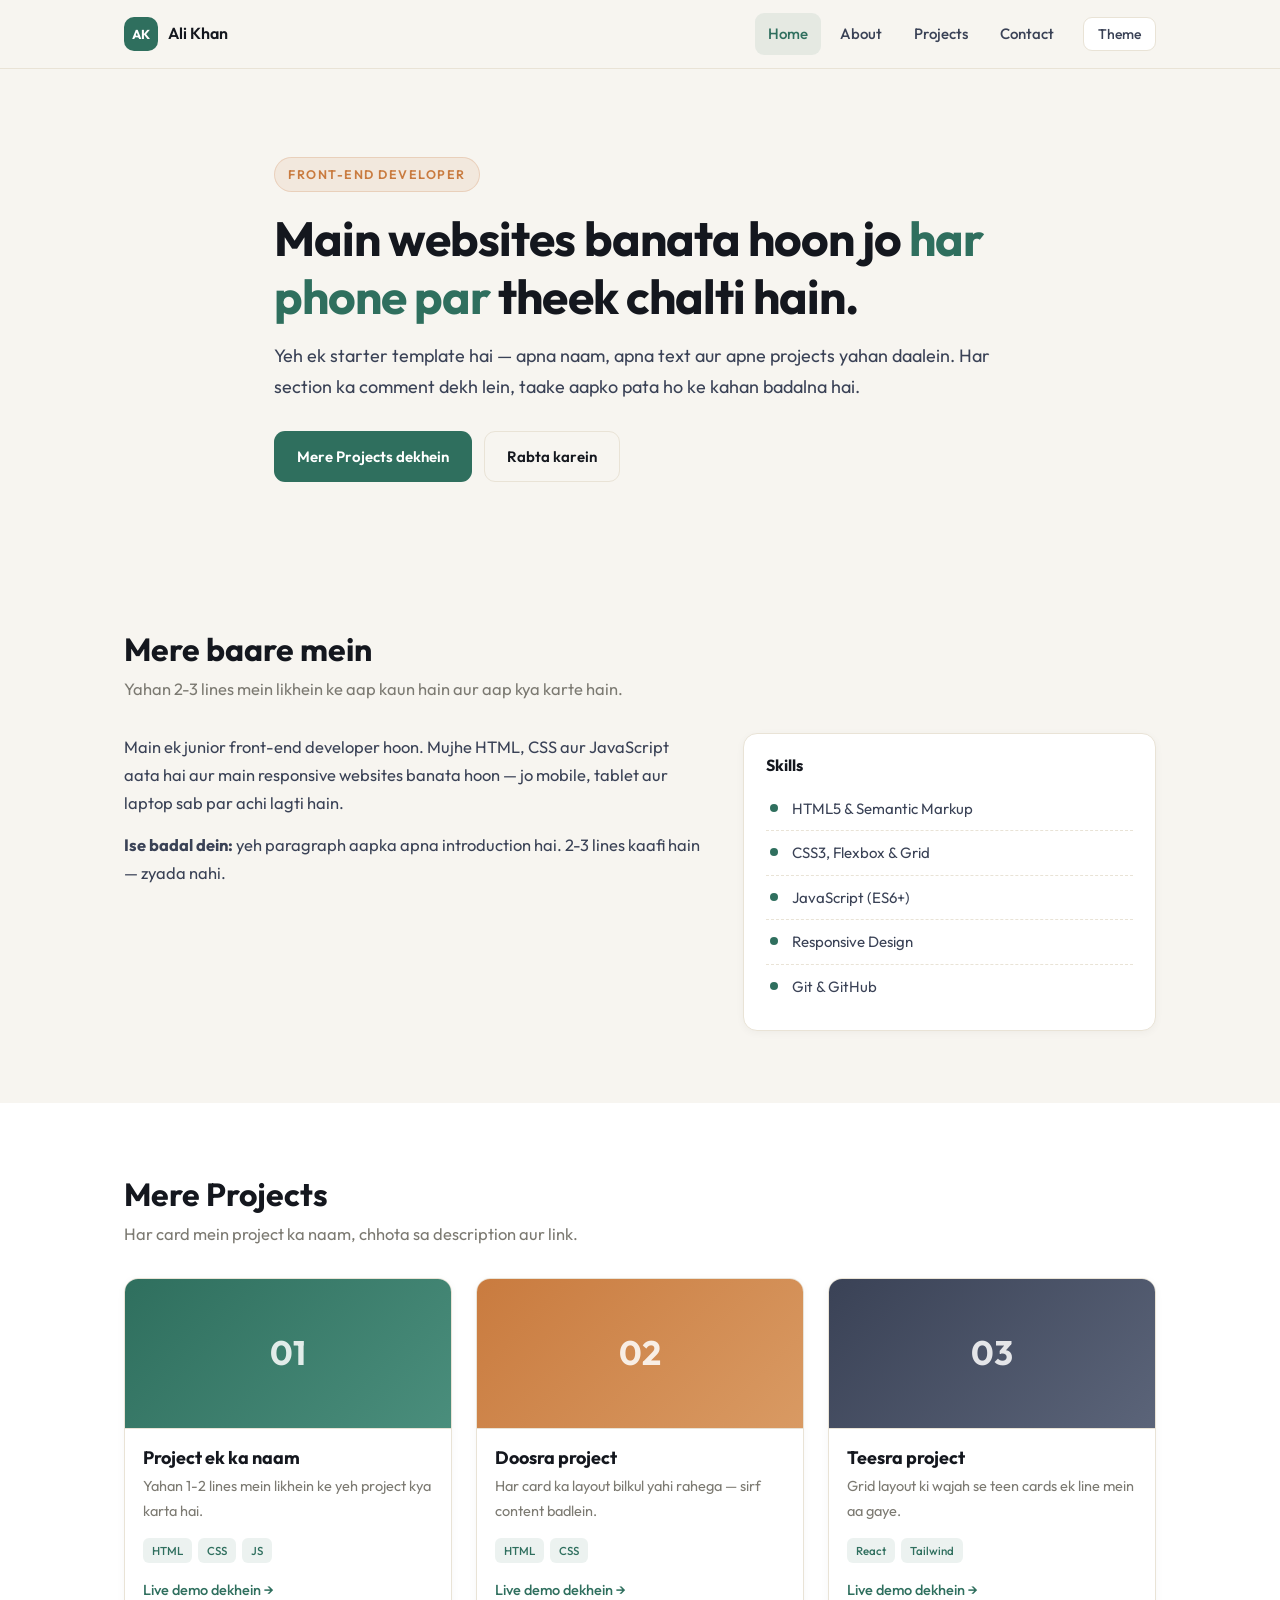
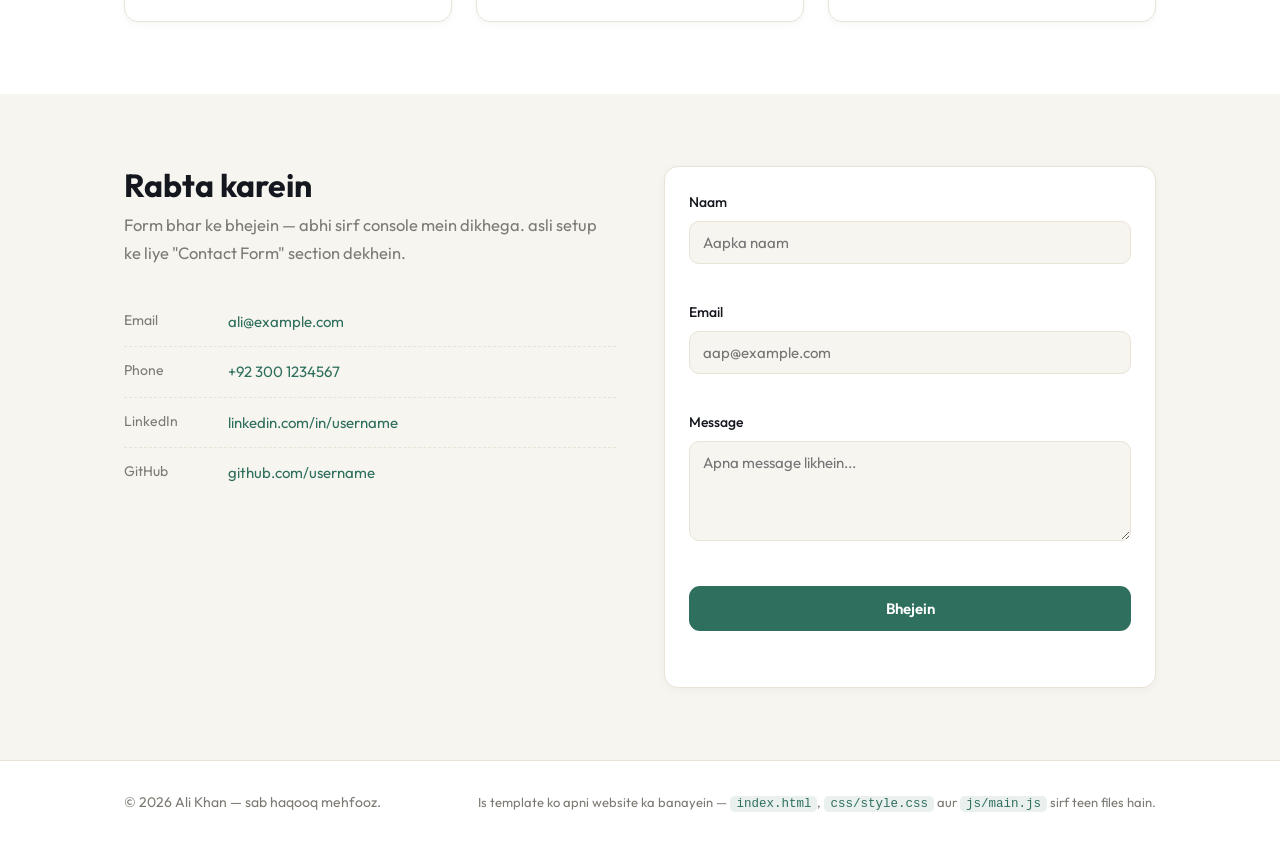
==== index.html @ f058eb17 "Pehli website: portfolio starter" ====
<!DOCTYPE html>
<html lang="ur" dir="ltr">
<head>
  <meta charset="UTF-8">
  <meta name="viewport" content="width=device-width, initial-scale=1.0">
  <meta name="description" content="Student portfolio starter — HTML, CSS aur JavaScript se bani pehli website.">
  <title>Portfolio Starter — Meri Pehli Website</title>

  <!-- CSS ko HTML se alag file mein rakha gaya hai (good practice) -->
  <link rel="stylesheet" href="css/style.css">

  <!-- Font CDN: Outfit (free, Google Fonts) -->
  <link rel="preconnect" href="https://fonts.googleapis.com">
  <link rel="preconnect" href="https://fonts.gstatic.com" crossorigin>
  <link href="https://fonts.googleapis.com/css2?family=Outfit:wght@400;500;600;700&display=swap" rel="stylesheet">
</head>
<body>

  <!-- ============ HEADER / NAVBAR ============ -->
  <header class="site-header">
    <div class="container header-inner">

      <a href="#home" class="logo">
        <span class="logo-mark">AK</span>
        <span class="logo-text">Ali Khan</span>
      </a>

      <!-- Mobile menu button: sirf chhote screen par dikhega -->
      <button class="menu-btn" id="menuBtn" aria-label="Menu kholein" aria-expanded="false">
        <span></span><span></span><span></span>
      </button>

      <nav class="nav-links" id="navLinks">
        <a href="#home">Home</a>
        <a href="#about">About</a>
        <a href="#projects">Projects</a>
        <a href="#contact">Contact</a>
        <button class="theme-btn" id="themeBtn" title="Theme badlein">Theme</button>
      </nav>

    </div>
  </header>

  <main>

    <!-- ============ HERO ============ -->
    <section class="hero" id="home">
      <div class="container hero-inner">
        <p class="eyebrow">Front-End Developer</p>
        <h1>Main websites banata hoon jo <span class="hl">har phone par</span> theek chalti hain.</h1>
        <p class="lead">
          Yeh ek starter template hai — apna naam, apna text aur apne projects yahan daalein.
          Har section ka comment dekh lein, taake aapko pata ho ke kahan badalna hai.
        </p>
        <div class="hero-actions">
          <a href="#projects" class="btn btn-primary">Mere Projects dekhein</a>
          <a href="#contact" class="btn btn-outline">Rabta karein</a>
        </div>
      </div>
    </section>

    <!-- ============ ABOUT ============ -->
    <section class="section" id="about">
      <div class="container">
        <h2 class="section-title">Mere baare mein</h2>
        <p class="section-sub">Yahan 2-3 lines mein likhein ke aap kaun hain aur aap kya karte hain.</p>

        <div class="about-grid">
          <div class="about-text">
            <p>
              Main ek junior front-end developer hoon. Mujhe HTML, CSS aur JavaScript
              aata hai aur main responsive websites banata hoon — jo mobile, tablet
              aur laptop sab par achi lagti hain.
            </p>
            <p>
              <strong>Ise badal dein:</strong> yeh paragraph aapka apna introduction hai.
              2-3 lines kaafi hain — zyada nahi.
            </p>
          </div>

          <div class="skills">
            <h3>Skills</h3>
            <ul class="skill-list">
              <li>HTML5 &amp; Semantic Markup</li>
              <li>CSS3, Flexbox &amp; Grid</li>
              <li>JavaScript (ES6+)</li>
              <li>Responsive Design</li>
              <li>Git &amp; GitHub</li>
            </ul>
          </div>
        </div>
      </div>
    </section>

    <!-- ============ PROJECTS ============ -->
    <section class="section section-alt" id="projects">
      <div class="container">
        <h2 class="section-title">Mere Projects</h2>
        <p class="section-sub">Har card mein project ka naam, chhota sa description aur link.</p>

        <div class="project-grid">

          <article class="project-card">
            <div class="project-thumb thumb-1" aria-hidden="true"><span>01</span></div>
            <div class="project-body">
              <h3>Project ek ka naam</h3>
              <p>Yahan 1-2 lines mein likhein ke yeh project kya karta hai.</p>
              <div class="project-tags"><span>HTML</span><span>CSS</span><span>JS</span></div>
              <a href="#" class="link-arrow">Live demo dekhein &rarr;</a>
            </div>
          </article>

          <article class="project-card">
            <div class="project-thumb thumb-2" aria-hidden="true"><span>02</span></div>
            <div class="project-body">
              <h3>Doosra project</h3>
              <p>Har card ka layout bilkul yahi rahega — sirf content badlein.</p>
              <div class="project-tags"><span>HTML</span><span>CSS</span></div>
              <a href="#" class="link-arrow">Live demo dekhein &rarr;</a>
            </div>
          </article>

          <article class="project-card">
            <div class="project-thumb thumb-3" aria-hidden="true"><span>03</span></div>
            <div class="project-body">
              <h3>Teesra project</h3>
              <p>Grid layout ki wajah se teen cards ek line mein aa gaye.</p>
              <div class="project-tags"><span>React</span><span>Tailwind</span></div>
              <a href="#" class="link-arrow">Live demo dekhein &rarr;</a>
            </div>
          </article>

        </div>
      </div>
    </section>

    <!-- ============ CONTACT ============ -->
    <section class="section" id="contact">
      <div class="container contact-grid">
        <div>
          <h2 class="section-title">Rabta karein</h2>
          <p class="section-sub">Form bhar ke bhejein — abhi sirf console mein dikhega. asli setup ke liye "Contact Form" section dekhein.</p>
          <ul class="contact-list">
            <li><span>Email</span><a href="mailto:ali@example.com">ali@example.com</a></li>
            <li><span>Phone</span><a href="tel:+923001234567">+92 300 1234567</a></li>
            <li><span>LinkedIn</span><a href="#">linkedin.com/in/username</a></li>
            <li><span>GitHub</span><a href="#">github.com/username</a></li>
          </ul>
        </div>

        <!-- Form validation JavaScript se connected hai -->
        <form class="contact-form" id="contactForm" novalidate>
          <div class="field">
            <label for="name">Naam</label>
            <input type="text" id="name" name="name" placeholder="Aapka naam" required>
            <small class="error" id="nameError"></small>
          </div>
          <div class="field">
            <label for="email">Email</label>
            <input type="email" id="email" name="email" placeholder="aap@example.com" required>
            <small class="error" id="emailError"></small>
          </div>
          <div class="field">
            <label for="message">Message</label>
            <textarea id="message" name="message" rows="4" placeholder="Apna message likhein..." required></textarea>
            <small class="error" id="messageError"></small>
          </div>
          <button type="submit" class="btn btn-primary btn-block">Bhejein</button>
          <p class="form-status" id="formStatus"></p>
        </form>
      </div>
    </section>

  </main>

  <!-- ============ FOOTER ============ -->
  <footer class="site-footer">
    <div class="container footer-inner">
      <p>&copy; <span id="year"></span> Ali Khan — sab haqooq mehfooz.</p>
      <p class="footer-note">Is template ko apni website ka banayein — <code>index.html</code>, <code>css/style.css</code> aur <code>js/main.js</code> sirf teen files hain.</p>
    </div>
  </footer>

  <!-- JavaScript file ko HTML ke END mein load karna best practice hai -->
  <script src="js/main.js"></script>
</body>
</html>
---- css/style.css ----
/* ============================================================
   PORTFOLIO STARTER — style.css
   Yehi file CSS ka poora hissa hai. Neeche 8 hisse hain:
   1) Variables (colors / sizes)
   2) Base + Typography
   3) Header / Navbar
   4) Hero
   5) Sections (About / Projects / Contact)
   6) Buttons + Forms
   7) Footer
   8) Responsive (media queries)
   ============================================================ */

/* ---------- 1) VARIABLES ---------- */
:root {
  /* Colors — inhein ek jagah badal kar poori website ka rang badal sakte hain */
  --bg:          #f7f5f0;
  --bg-alt:      #ffffff;
  --surface:     #ffffff;
  --ink:         #14171e;
  --text:        #3a4256;
  --muted:       #7c7a72;
  --line:        #e9e3d6;
  --primary:     #2f6f5e;
  --primary-2:   #4a8e7c;
  --accent:      #c97b3f;

  /* Sizes */
  --container:   1080px;
  --radius:      14px;
  --radius-sm:   10px;
  --gap:         24px;
  --section-pad: 72px;

  /* Shadow */
  --shadow-s: 0 2px 8px rgba(0, 0, 0, .04);
  --shadow-m: 0 4px 16px -2px rgba(0, 0, 0, .07);
}

/* Dark theme — JavaScript sirf body par "dark" class lagata hai */
body.dark {
  --bg:        #15181c;
  --bg-alt:    #1b1f24;
  --surface:   #1e2329;
  --ink:       #f2f0ea;
  --text:      #c4c8cf;
  --muted:     #8b929c;
  --line:      #2b3138;
  --primary:   #4a8e7c;
  --primary-2: #6fb39f;
  --accent:    #d99a63;
  --shadow-s: 0 2px 8px rgba(0, 0, 0, .3);
  --shadow-m: 0 4px 16px -2px rgba(0, 0, 0, .4);
}

/* ---------- 2) BASE + TYPOGRAPHY ---------- */
* { box-sizing: border-box; }

body {
  margin: 0;
  background: var(--bg);
  color: var(--text);
  font-family: "Outfit", "Segoe UI", system-ui, sans-serif;
  font-size: 16.5px;
  line-height: 1.7;
  -webkit-font-smoothing: antialiased;
  transition: background .25s ease, color .25s ease;
}

h1, h2, h3 { color: var(--ink); line-height: 1.2; margin: 0; }
h1 { font-size: clamp(32px, 5vw, 48px); letter-spacing: -.02em; }
h2 { font-size: clamp(24px, 3vw, 32px); }
h3 { font-size: 18px; }
p  { margin: 0 0 14px; }

a { color: var(--primary); text-decoration: none; }
a:hover { text-decoration: underline; }

.container { max-width: var(--container); margin: 0 auto; padding: 0 24px; }
.section { padding: var(--section-pad) 0; }
.section-alt { background: var(--bg-alt); }
.section-title { margin-bottom: 6px; }
.section-sub { color: var(--muted); margin-bottom: 30px; max-width: 60ch; }

/* ---------- 3) HEADER / NAVBAR ---------- */
.site-header {
  position: sticky; top: 0; z-index: 50;
  background: var(--bg);
  border-bottom: 1px solid var(--line);
  transition: background .25s ease, border-color .25s ease;
}
.header-inner {
  display: flex; align-items: center; justify-content: space-between;
  height: 68px;
}
.logo { display: flex; align-items: center; gap: 10px; color: var(--ink); font-weight: 600; }
.logo:hover { text-decoration: none; }
.logo-mark {
  width: 34px; height: 34px; border-radius: 10px;
  background: var(--primary); color: #fff;
  display: grid; place-items: center;
  font-size: 13px; font-weight: 700; letter-spacing: .02em;
}
.logo-text { font-size: 16px; }

.nav-links { display: flex; align-items: center; gap: 6px; }
.nav-links a {
  color: var(--text); font-size: 15px; font-weight: 500;
  padding: 8px 13px; border-radius: 9px;
  transition: background .18s, color .18s;
}
.nav-links a:hover { background: rgba(47, 111, 94, .09); color: var(--primary); text-decoration: none; }
.nav-links a.active { color: var(--primary); background: rgba(47, 111, 94, .09); }

.theme-btn {
  margin-left: 10px; padding: 7px 14px; border-radius: 9px;
  border: 1px solid var(--line); background: var(--surface);
  color: var(--text); font-size: 14px; font-weight: 500; cursor: pointer;
  font-family: inherit;
  transition: border-color .18s, color .18s;
}
.theme-btn:hover { border-color: var(--primary); color: var(--primary); }

/* Hamburger button — default mein chhupa hua */
.menu-btn {
  display: none; width: 42px; height: 42px;
  border: 1px solid var(--line); background: var(--surface);
  border-radius: 10px; cursor: pointer; padding: 0;
  flex-direction: column; align-items: center; justify-content: center; gap: 4px;
}
.menu-btn span {
  display: block; width: 18px; height: 2px; background: var(--ink);
  border-radius: 2px; transition: transform .25s, opacity .2s;
}
.menu-btn.open span:nth-child(1) { transform: translateY(6px) rotate(45deg); }
.menu-btn.open span:nth-child(2) { opacity: 0; }
.menu-btn.open span:nth-child(3) { transform: translateY(-6px) rotate(-45deg); }

/* ---------- 4) HERO ---------- */
.hero { padding: 88px 0 76px; }
.hero-inner { max-width: 780px; }
.eyebrow {
  display: inline-block; margin: 0 0 18px;
  font-size: 12.5px; font-weight: 600; letter-spacing: .12em; text-transform: uppercase;
  color: var(--accent);
  background: rgba(201, 123, 63, .1);
  border: 1px solid rgba(201, 123, 63, .22);
  padding: 6px 13px; border-radius: 99px;
}
.hero h1 { margin-bottom: 16px; }
.hl { color: var(--primary); }
.lead { font-size: 18px; max-width: 62ch; margin-bottom: 28px; }
.hero-actions { display: flex; flex-wrap: wrap; gap: 12px; }

/* ---------- 5) SECTIONS ---------- */
/* ABOUT — CSS Grid, 2 columns */
.about-grid {
  display: grid; grid-template-columns: 1.4fr 1fr; gap: 40px; align-items: start;
}
.about-text p { max-width: 60ch; }
.skills {
  background: var(--surface); border: 1px solid var(--line);
  border-radius: var(--radius); padding: 22px; box-shadow: var(--shadow-s);
}
.skills h3 { margin-bottom: 12px; font-size: 16px; }
.skill-list { list-style: none; margin: 0; padding: 0; }
.skill-list li {
  padding: 9px 0 9px 26px; position: relative;
  border-bottom: 1px dashed var(--line); font-size: 15px;
}
.skill-list li:last-child { border-bottom: 0; }
.skill-list li::before {
  content: ""; position: absolute; left: 4px; top: 17px;
  width: 8px; height: 8px; border-radius: 50%; background: var(--primary);
}

/* PROJECTS — CSS Grid, 3 columns */
.project-grid { display: grid; grid-template-columns: repeat(3, 1fr); gap: var(--gap); }
.project-card {
  background: var(--surface); border: 1px solid var(--line);
  border-radius: var(--radius); overflow: hidden;
  box-shadow: var(--shadow-s);
  transition: transform .2s, box-shadow .2s;
}
.project-card:hover { transform: translateY(-4px); box-shadow: var(--shadow-m); }
.project-thumb {
  height: 150px; display: grid; place-items: center;
  border-bottom: 1px solid var(--line);
}
.project-thumb span {
  font-size: 34px; font-weight: 700; color: rgba(255, 255, 255, .85);
}
.thumb-1 { background: linear-gradient(135deg, #2f6f5e, #4a8e7c); }
.thumb-2 { background: linear-gradient(135deg, #c97b3f, #d99a63); }
.thumb-3 { background: linear-gradient(135deg, #3a4256, #5b6479); }
.project-body { padding: 18px; }
.project-body h3 { margin-bottom: 6px; }
.project-body p { font-size: 14.5px; color: var(--muted); }
.project-tags { display: flex; flex-wrap: wrap; gap: 6px; margin-bottom: 12px; }
.project-tags span {
  font-size: 11.5px; padding: 3px 9px; border-radius: 6px;
  background: rgba(47, 111, 94, .09); color: var(--primary); font-weight: 500;
}
.link-arrow { font-size: 14.5px; font-weight: 500; }

/* CONTACT — Grid, 2 columns */
.contact-grid { display: grid; grid-template-columns: 1fr 1fr; gap: 48px; align-items: start; }
.contact-list { list-style: none; padding: 0; margin: 0; }
.contact-list li {
  display: flex; gap: 16px; padding: 12px 0;
  border-bottom: 1px dashed var(--line); font-size: 15px;
}
.contact-list li:last-child { border-bottom: 0; }
.contact-list span {
  width: 88px; flex: none; color: var(--muted); font-size: 14px;
}

/* ---------- 6) BUTTONS + FORMS ---------- */
.btn {
  display: inline-flex; align-items: center; justify-content: center;
  padding: 12px 22px; border-radius: 11px;
  font-size: 15px; font-weight: 600; font-family: inherit;
  border: 1px solid transparent; cursor: pointer;
  transition: transform .18s, background .18s, border-color .18s, color .18s;
}
.btn:hover { transform: translateY(-2px); text-decoration: none; }
.btn-primary { background: var(--primary); color: #fff; }
.btn-primary:hover { background: var(--primary-2); }
.btn-outline { background: transparent; border-color: var(--line); color: var(--ink); }
.btn-outline:hover { border-color: var(--primary); color: var(--primary); }
.btn-block { width: 100%; }

.contact-form {
  background: var(--surface); border: 1px solid var(--line);
  border-radius: var(--radius); padding: 24px; box-shadow: var(--shadow-s);
}
.field { margin-bottom: 16px; }
.field label { display: block; font-size: 14px; font-weight: 500; color: var(--ink); margin-bottom: 6px; }
.field input, .field textarea {
  width: 100%; padding: 11px 13px; font-size: 15px; font-family: inherit;
  border: 1px solid var(--line); border-radius: var(--radius-sm);
  background: var(--bg); color: var(--ink);
  transition: border-color .18s, box-shadow .18s;
}
.field input:focus, .field textarea:focus {
  outline: none; border-color: var(--primary);
  box-shadow: 0 0 0 3px rgba(47, 111, 94, .13);
}
.error { display: block; color: #b04a4a; font-size: 13px; min-height: 17px; margin-top: 4px; }
.form-status { font-size: 14px; color: var(--primary); margin: 12px 0 0; min-height: 20px; }

/* ---------- 7) FOOTER ---------- */
.site-footer {
  border-top: 1px solid var(--line); background: var(--bg-alt);
  padding: 30px 0; margin-top: 0;
}
.footer-inner {
  display: flex; justify-content: space-between; align-items: center;
  gap: 16px; flex-wrap: wrap;
}
.site-footer p { margin: 0; font-size: 14px; color: var(--muted); }
.footer-note { font-size: 13px !important; }
.site-footer code {
  background: rgba(47, 111, 94, .1); color: var(--primary);
  padding: 1px 6px; border-radius: 5px; font-size: 12.5px;
}

/* ---------- 8) RESPONSIVE ---------- */
/* Tablet — 768px se upar */
@media (max-width: 900px) {
  .project-grid { grid-template-columns: repeat(2, 1fr); }
  .about-grid, .contact-grid { grid-template-columns: 1fr; gap: 32px; }
}

/* Mobile — 767px se neeche */
@media (max-width: 767px) {
  .section { padding: 52px 0; }
  .hero { padding: 56px 0 48px; }
  .menu-btn { display: flex; }

  /* Mobile menu: pehle chhupa, JS ke class ke saath khul jata hai */
  .nav-links {
    display: none;
    position: absolute; top: 68px; left: 0; right: 0;
    flex-direction: column; align-items: stretch;
    background: var(--surface);
    border-bottom: 1px solid var(--line);
    padding: 10px 16px 16px;
    box-shadow: var(--shadow-m);
  }
  .nav-links.open { display: flex; }
  .nav-links a { padding: 11px 12px; }
  .theme-btn { margin: 8px 0 0; width: 100%; }

  .project-grid { grid-template-columns: 1fr; }
  .contact-list li { flex-direction: column; gap: 2px; }
  .contact-list span { width: auto; }
}

/* Chhote phone */
@media (max-width: 420px) {
  .hero-actions .btn { width: 100%; }
}
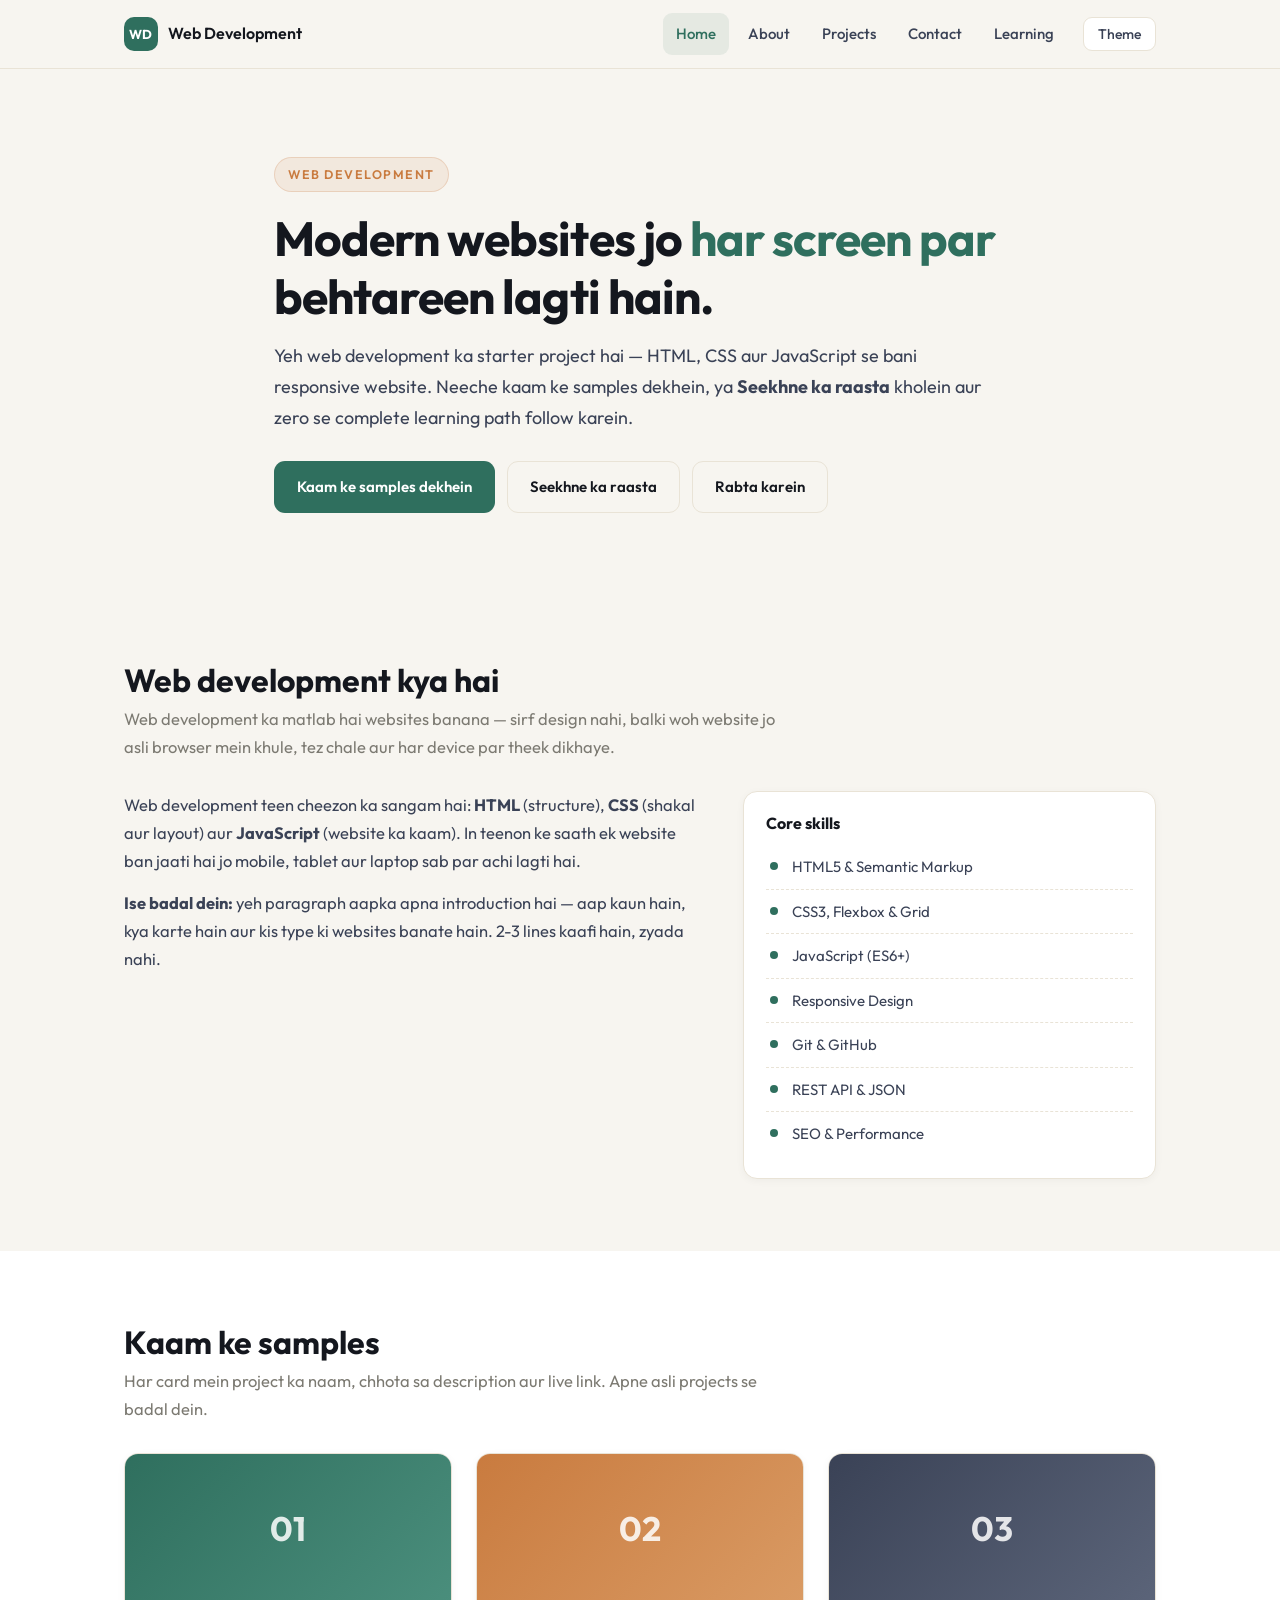
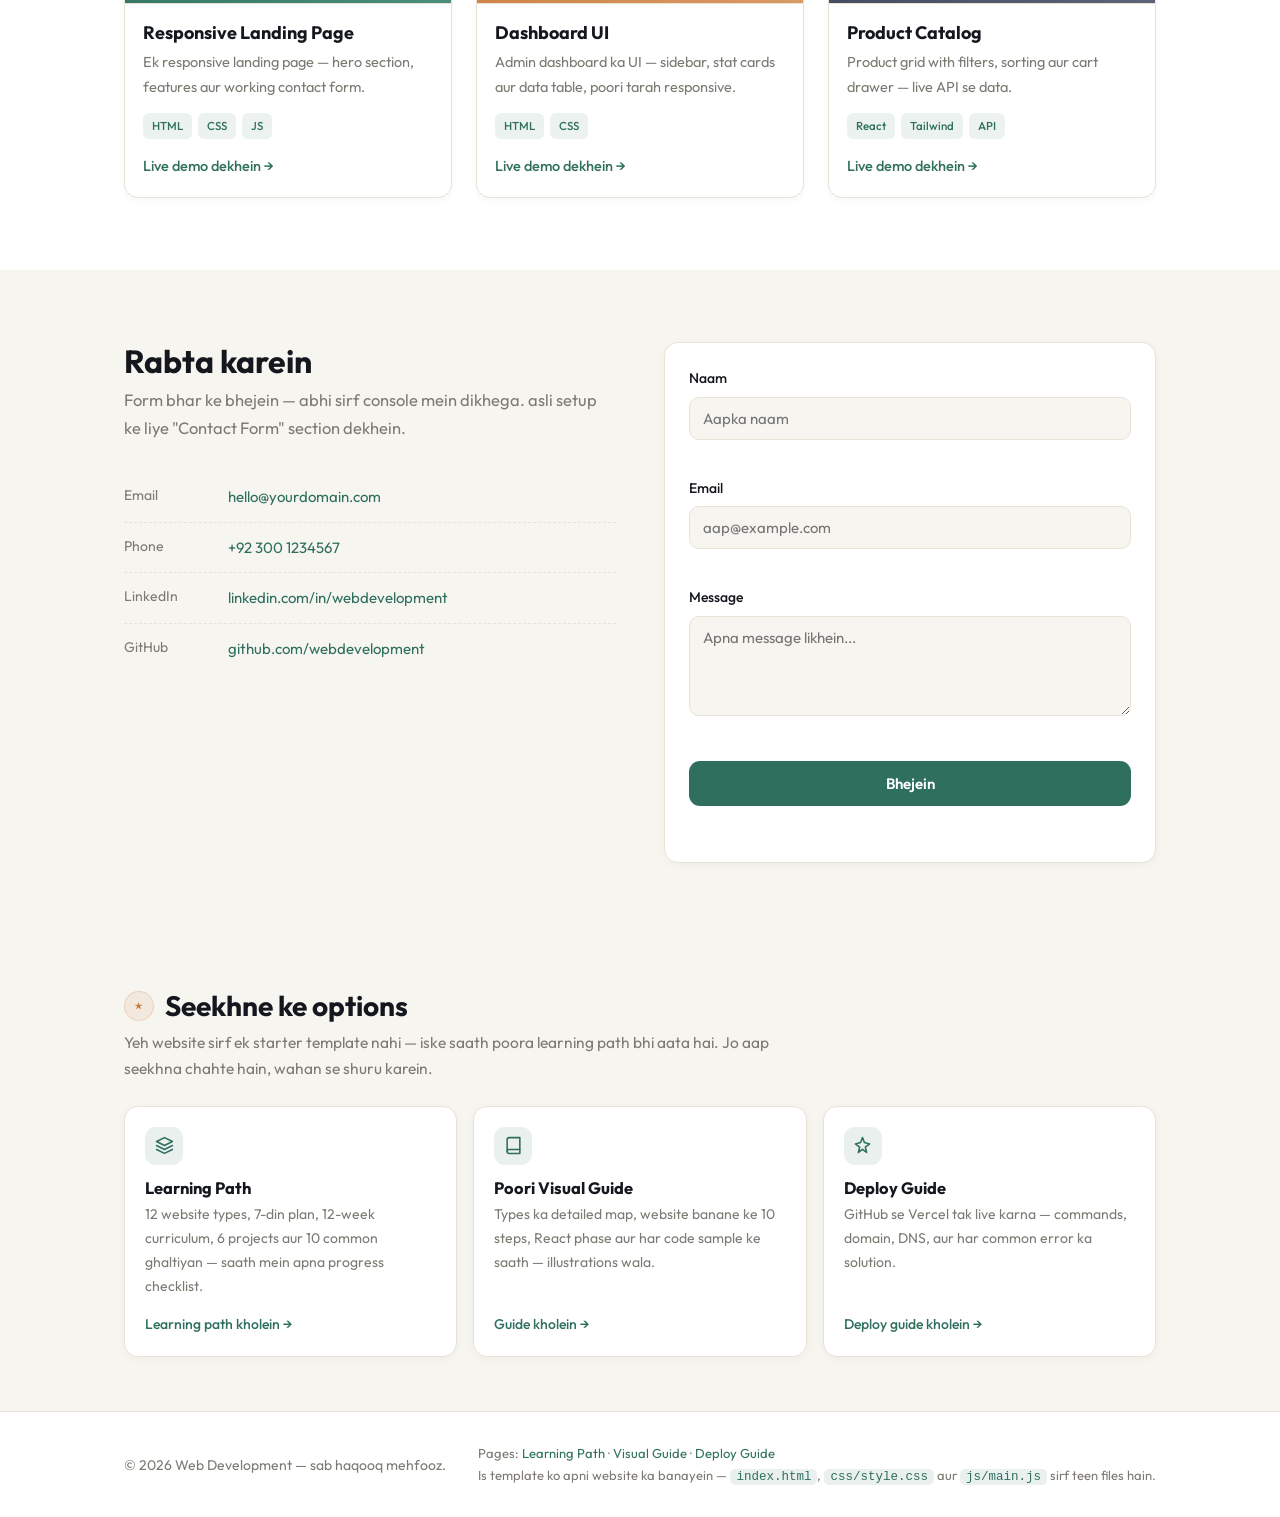
==== commit 00f96310: "Revised: Web Development branding, learning path, course and deploy guides" ====
--- a/index.html
+++ b/index.html
@@ -4,10 +4,11 @@
   <meta charset="UTF-8">
   <meta name="viewport" content="width=device-width, initial-scale=1.0">
   <meta name="description" content="Student portfolio starter — HTML, CSS aur JavaScript se bani pehli website.">
-  <title>Portfolio Starter — Meri Pehli Website</title>
+  <title>Web Development — Website Banane Ka Complete Starter</title>
 
   <!-- CSS ko HTML se alag file mein rakha gaya hai (good practice) -->
   <link rel="stylesheet" href="css/style.css">
+  <link rel="stylesheet" href="css/learning.css">
 
   <!-- Font CDN: Outfit (free, Google Fonts) -->
   <link rel="preconnect" href="https://fonts.googleapis.com">
@@ -21,8 +22,8 @@
     <div class="container header-inner">
 
       <a href="#home" class="logo">
-        <span class="logo-mark">AK</span>
-        <span class="logo-text">Ali Khan</span>
+        <span class="logo-mark">WD</span>
+        <span class="logo-text">Web Development</span>
       </a>
 
       <!-- Mobile menu button: sirf chhote screen par dikhega -->
@@ -35,6 +36,7 @@
         <a href="#about">About</a>
         <a href="#projects">Projects</a>
         <a href="#contact">Contact</a>
+        <a href="learning.html">Learning</a>
         <button class="theme-btn" id="themeBtn" title="Theme badlein">Theme</button>
       </nav>
 
@@ -46,14 +48,16 @@
     <!-- ============ HERO ============ -->
     <section class="hero" id="home">
       <div class="container hero-inner">
-        <p class="eyebrow">Front-End Developer</p>
-        <h1>Main websites banata hoon jo <span class="hl">har phone par</span> theek chalti hain.</h1>
+        <p class="eyebrow">Web Development</p>
+        <h1>Modern websites jo <span class="hl">har screen par</span> behtareen lagti hain.</h1>
         <p class="lead">
-          Yeh ek starter template hai — apna naam, apna text aur apne projects yahan daalein.
-          Har section ka comment dekh lein, taake aapko pata ho ke kahan badalna hai.
+          Yeh web development ka starter project hai — HTML, CSS aur JavaScript se bani responsive website.
+          Neeche kaam ke samples dekhein, ya <strong>Seekhne ka raasta</strong> kholein aur zero se complete
+          learning path follow karein.
         </p>
         <div class="hero-actions">
-          <a href="#projects" class="btn btn-primary">Mere Projects dekhein</a>
+          <a href="#projects" class="btn btn-primary">Kaam ke samples dekhein</a>
+          <a href="learning.html" class="btn btn-outline">Seekhne ka raasta</a>
           <a href="#contact" class="btn btn-outline">Rabta karein</a>
         </div>
       </div>
@@ -62,30 +66,34 @@
     <!-- ============ ABOUT ============ -->
     <section class="section" id="about">
       <div class="container">
-        <h2 class="section-title">Mere baare mein</h2>
-        <p class="section-sub">Yahan 2-3 lines mein likhein ke aap kaun hain aur aap kya karte hain.</p>
+        <h2 class="section-title">Web development kya hai</h2>
+        <p class="section-sub">Web development ka matlab hai websites banana — sirf design nahi, balki woh website jo asli browser mein khule, tez chale aur har device par theek dikhaye.</p>
 
         <div class="about-grid">
           <div class="about-text">
             <p>
-              Main ek junior front-end developer hoon. Mujhe HTML, CSS aur JavaScript
-              aata hai aur main responsive websites banata hoon — jo mobile, tablet
-              aur laptop sab par achi lagti hain.
+              Web development teen cheezon ka sangam hai: <strong>HTML</strong> (structure),
+              <strong>CSS</strong> (shakal aur layout) aur <strong>JavaScript</strong> (website ka kaam).
+              In teenon ke saath ek website ban jaati hai jo mobile, tablet aur laptop
+              sab par achi lagti hai.
             </p>
             <p>
-              <strong>Ise badal dein:</strong> yeh paragraph aapka apna introduction hai.
-              2-3 lines kaafi hain — zyada nahi.
+              <strong>Ise badal dein:</strong> yeh paragraph aapka apna introduction hai —
+              aap kaun hain, kya karte hain aur kis type ki websites banate hain.
+              2-3 lines kaafi hain, zyada nahi.
             </p>
           </div>
 
           <div class="skills">
-            <h3>Skills</h3>
+            <h3>Core skills</h3>
             <ul class="skill-list">
               <li>HTML5 &amp; Semantic Markup</li>
               <li>CSS3, Flexbox &amp; Grid</li>
               <li>JavaScript (ES6+)</li>
               <li>Responsive Design</li>
               <li>Git &amp; GitHub</li>
+              <li>REST API &amp; JSON</li>
+              <li>SEO &amp; Performance</li>
             </ul>
           </div>
         </div>
@@ -95,16 +103,16 @@
     <!-- ============ PROJECTS ============ -->
     <section class="section section-alt" id="projects">
       <div class="container">
-        <h2 class="section-title">Mere Projects</h2>
-        <p class="section-sub">Har card mein project ka naam, chhota sa description aur link.</p>
+        <h2 class="section-title">Kaam ke samples</h2>
+        <p class="section-sub">Har card mein project ka naam, chhota sa description aur live link. Apne asli projects se badal dein.</p>
 
         <div class="project-grid">
 
           <article class="project-card">
             <div class="project-thumb thumb-1" aria-hidden="true"><span>01</span></div>
             <div class="project-body">
-              <h3>Project ek ka naam</h3>
-              <p>Yahan 1-2 lines mein likhein ke yeh project kya karta hai.</p>
+              <h3>Responsive Landing Page</h3>
+              <p>Ek responsive landing page — hero section, features aur working contact form.</p>
               <div class="project-tags"><span>HTML</span><span>CSS</span><span>JS</span></div>
               <a href="#" class="link-arrow">Live demo dekhein &rarr;</a>
             </div>
@@ -113,8 +121,8 @@
           <article class="project-card">
             <div class="project-thumb thumb-2" aria-hidden="true"><span>02</span></div>
             <div class="project-body">
-              <h3>Doosra project</h3>
-              <p>Har card ka layout bilkul yahi rahega — sirf content badlein.</p>
+              <h3>Dashboard UI</h3>
+              <p>Admin dashboard ka UI — sidebar, stat cards aur data table, poori tarah responsive.</p>
               <div class="project-tags"><span>HTML</span><span>CSS</span></div>
               <a href="#" class="link-arrow">Live demo dekhein &rarr;</a>
             </div>
@@ -123,9 +131,9 @@
           <article class="project-card">
             <div class="project-thumb thumb-3" aria-hidden="true"><span>03</span></div>
             <div class="project-body">
-              <h3>Teesra project</h3>
-              <p>Grid layout ki wajah se teen cards ek line mein aa gaye.</p>
-              <div class="project-tags"><span>React</span><span>Tailwind</span></div>
+              <h3>Product Catalog</h3>
+              <p>Product grid with filters, sorting aur cart drawer — live API se data.</p>
+              <div class="project-tags"><span>React</span><span>Tailwind</span><span>API</span></div>
               <a href="#" class="link-arrow">Live demo dekhein &rarr;</a>
             </div>
           </article>
@@ -141,10 +149,10 @@
           <h2 class="section-title">Rabta karein</h2>
           <p class="section-sub">Form bhar ke bhejein — abhi sirf console mein dikhega. asli setup ke liye "Contact Form" section dekhein.</p>
           <ul class="contact-list">
-            <li><span>Email</span><a href="mailto:ali@example.com">ali@example.com</a></li>
+            <li><span>Email</span><a href="mailto:hello@yourdomain.com">hello@yourdomain.com</a></li>
             <li><span>Phone</span><a href="tel:+923001234567">+92 300 1234567</a></li>
-            <li><span>LinkedIn</span><a href="#">linkedin.com/in/username</a></li>
-            <li><span>GitHub</span><a href="#">github.com/username</a></li>
+            <li><span>LinkedIn</span><a href="#">linkedin.com/in/webdevelopment</a></li>
+            <li><span>GitHub</span><a href="#">github.com/webdevelopment</a></li>
           </ul>
         </div>
 
@@ -173,11 +181,51 @@
 
   </main>
 
+  <!-- ============ LEARNING OPTIONS ============ -->
+  <section class="lp-section" id="learning">
+    <div class="container">
+      <div class="lp-title"><span class="num">★</span><h2>Seekhne ke options</h2></div>
+      <p class="lp-sub">
+        Yeh website sirf ek starter template nahi — iske saath poora learning path bhi aata hai.
+        Jo aap seekhna chahte hain, wahan se shuru karein.
+      </p>
+
+      <div class="learn-cards">
+
+        <a class="learn-card" href="learning.html">
+          <span class="lic"><svg width="19" height="19" viewBox="0 0 24 24" fill="none" stroke="currentColor" stroke-width="2" stroke-linecap="round" stroke-linejoin="round"><path d="M12 2L2 7l10 5 10-5-10-5z"/><path d="M2 17l10 5 10-5M2 12l10 5 10-5"/></svg></span>
+          <h3>Learning Path</h3>
+          <p>12 website types, 7-din plan, 12-week curriculum, 6 projects aur 10 common ghaltiyan — saath mein apna progress checklist.</p>
+          <span class="go">Learning path kholein &rarr;</span>
+        </a>
+
+        <a class="learn-card" href="course-guide.html">
+          <span class="lic"><svg width="19" height="19" viewBox="0 0 24 24" fill="none" stroke="currentColor" stroke-width="2" stroke-linecap="round" stroke-linejoin="round"><path d="M4 19.5A2.5 2.5 0 016.5 17H20"/><path d="M6.5 2H20v20H6.5A2.5 2.5 0 014 19.5v-15A2.5 2.5 0 016.5 2z"/></svg></span>
+          <h3>Poori Visual Guide</h3>
+          <p>Types ka detailed map, website banane ke 10 steps, React phase aur har code sample ke saath — illustrations wala.</p>
+          <span class="go">Guide kholein &rarr;</span>
+        </a>
+
+        <a class="learn-card" href="deploy-guide.html">
+          <span class="lic"><svg width="19" height="19" viewBox="0 0 24 24" fill="none" stroke="currentColor" stroke-width="2" stroke-linecap="round" stroke-linejoin="round"><path d="M12 2l2.4 6.2L21 10l-5.4 4 1.6 6.8L12 16.9 6.8 20.8 8.4 14 3 10l6.6-1.8z"/></svg></span>
+          <h3>Deploy Guide</h3>
+          <p>GitHub se Vercel tak live karna — commands, domain, DNS, aur har common error ka solution.</p>
+          <span class="go">Deploy guide kholein &rarr;</span>
+        </a>
+
+      </div>
+    </div>
+  </section>
+
   <!-- ============ FOOTER ============ -->
   <footer class="site-footer">
     <div class="container footer-inner">
-      <p>&copy; <span id="year"></span> Ali Khan — sab haqooq mehfooz.</p>
-      <p class="footer-note">Is template ko apni website ka banayein — <code>index.html</code>, <code>css/style.css</code> aur <code>js/main.js</code> sirf teen files hain.</p>
+      <p>&copy; <span id="year"></span> Web Development — sab haqooq mehfooz.</p>
+      <p class="footer-note">
+        Pages: <a href="learning.html">Learning Path</a> · <a href="course-guide.html">Visual Guide</a> ·
+        <a href="deploy-guide.html">Deploy Guide</a>
+        <br>Is template ko apni website ka banayein — <code>index.html</code>, <code>css/style.css</code> aur <code>js/main.js</code> sirf teen files hain.
+      </p>
     </div>
   </footer>
 
--- a/css/learning.css
+++ b/css/learning.css
@@ -0,0 +1,253 @@
+/* ============================================================
+   LEARNING PAGE — css/learning.css
+   Yehi styles learning.html par lagti hain.
+   Main site ke variables (style.css) reuse kiye gaye hain,
+   is liye dark mode bhi apne aap kaam karta hai.
+   ============================================================ */
+
+/* ---------- PAGE HERO ---------- */
+.lp-hero {
+  padding: 64px 0 44px;
+  background:
+    radial-gradient(700px 340px at 82% -10%, rgba(201, 123, 63, .10), transparent 62%),
+    radial-gradient(560px 320px at 4% 18%, rgba(47, 111, 94, .09), transparent 60%);
+  border-bottom: 1px solid var(--line);
+}
+.lp-hero h1 { font-size: clamp(30px, 4.6vw, 44px); margin-bottom: 12px; }
+.lp-hero .lead { font-size: 17.5px; max-width: 64ch; margin-bottom: 22px; }
+.lp-hero .eyebrow { margin-bottom: 16px; }
+.lp-links { display: flex; flex-wrap: wrap; gap: 12px; }
+
+/* ---------- PROGRESS PANEL ---------- */
+.progress-panel {
+  background: var(--surface); border: 1px solid var(--line);
+  border-radius: var(--radius); padding: 24px; box-shadow: var(--shadow-s);
+  margin-top: 8px;
+}
+.progress-head { display: flex; align-items: baseline; gap: 14px; flex-wrap: wrap; margin-bottom: 6px; }
+.progress-head h2 { font-size: 18px; }
+.progress-pct {
+  font-size: 26px; font-weight: 700; color: var(--primary);
+  font-variant-numeric: tabular-nums; letter-spacing: -.02em;
+}
+.progress-bar {
+  height: 12px; background: rgba(47, 111, 94, .12);
+  border-radius: 99px; overflow: hidden; margin: 12px 0 6px;
+}
+.progress-fill {
+  height: 100%; width: 0%;
+  background: linear-gradient(90deg, var(--primary), #4a8e7c);
+  border-radius: 99px; transition: width .45s ease;
+}
+.progress-note { font-size: 13.5px; color: var(--muted); margin: 0 0 18px; }
+.progress-reset {
+  background: none; border: 0; color: var(--muted); font-size: 13px;
+  cursor: pointer; font-family: inherit; text-decoration: underline; padding: 0;
+}
+.progress-reset:hover { color: var(--primary); }
+
+/* ---------- CHECKLIST ---------- */
+.check-grid { display: grid; grid-template-columns: repeat(2, 1fr); gap: 8px 22px; }
+.check-item {
+  display: flex; align-items: flex-start; gap: 11px;
+  padding: 9px 0; border-bottom: 1px dashed var(--line); cursor: pointer;
+  font-size: 14.5px; line-height: 1.5;
+}
+.check-item:last-child { border-bottom: 0; }
+.check-item input {
+  width: 19px; height: 19px; margin: 2px 0 0; flex: none;
+  accent-color: var(--primary); cursor: pointer;
+}
+.check-item span { color: var(--text); }
+.check-item input:checked + span { color: var(--muted); text-decoration: line-through; }
+.check-item .tag {
+  display: inline-block; font-size: 11px; font-weight: 600; padding: 1px 7px;
+  border-radius: 5px; margin-left: 7px; vertical-align: 1px;
+  background: rgba(47, 111, 94, .1); color: var(--primary);
+}
+
+/* ---------- SECTION ---------- */
+.lp-section { padding: 54px 0; border-bottom: 1px solid var(--line); }
+.lp-section:last-of-type { border-bottom: 0; }
+.lp-title { display: flex; align-items: center; gap: 11px; margin-bottom: 6px; }
+.lp-title .num {
+  font-family: "JetBrains Mono", ui-monospace, monospace;
+  font-size: 12px; font-weight: 500; letter-spacing: .08em;
+  color: var(--accent); background: rgba(201, 123, 63, .1);
+  border: 1px solid rgba(201, 123, 63, .22);
+  padding: 4px 10px; border-radius: 99px;
+}
+.lp-title h2 { font-size: clamp(21px, 2.6vw, 28px); }
+.lp-sub { color: var(--muted); margin-bottom: 24px; max-width: 68ch; font-size: 15.5px; }
+
+/* ---------- FILTER BUTTONS ---------- */
+.filter-row { display: flex; flex-wrap: wrap; gap: 8px; margin-bottom: 22px; }
+.filter-btn {
+  padding: 8px 16px; border-radius: 99px; cursor: pointer;
+  border: 1px solid var(--line); background: var(--surface);
+  color: var(--text); font-size: 14px; font-weight: 500; font-family: inherit;
+  transition: all .18s;
+}
+.filter-btn:hover { border-color: var(--primary); color: var(--primary); }
+.filter-btn.active { background: var(--primary); border-color: var(--primary); color: #fff; }
+
+/* ---------- TYPE CARDS ---------- */
+.type-grid { display: grid; grid-template-columns: repeat(3, 1fr); gap: 16px; }
+.type-card {
+  background: var(--surface); border: 1px solid var(--line);
+  border-radius: var(--radius); padding: 18px; box-shadow: var(--shadow-s);
+  transition: transform .2s, box-shadow .2s;
+  display: flex; flex-direction: column;
+}
+.type-card:hover { transform: translateY(-3px); box-shadow: var(--shadow-m); }
+.type-card.hide { display: none; }
+.type-head { display: flex; align-items: flex-start; gap: 11px; margin-bottom: 9px; }
+.type-ic {
+  width: 34px; height: 34px; border-radius: 10px; flex: none;
+  background: rgba(47, 111, 94, .1); color: var(--primary);
+  display: grid; place-items: center;
+}
+.type-head h3 { font-size: 16px; flex: 1; }
+.type-desc { font-size: 13.8px; color: var(--muted); margin-bottom: 12px; }
+.type-meta { margin-top: auto; border-top: 1px dashed var(--line); padding-top: 10px; }
+.type-meta div {
+  display: flex; justify-content: space-between; gap: 12px;
+  font-size: 13px; padding: 3px 0;
+}
+.type-meta b { color: var(--ink); font-weight: 500; }
+.type-meta span { color: var(--muted); }
+.lvl { display: inline-block; font-size: 11px; font-weight: 600; padding: 2px 8px; border-radius: 6px; }
+.lvl-1 { background: rgba(47, 111, 94, .12); color: var(--primary); }
+.lvl-2 { background: rgba(201, 123, 63, .14); color: #a5622c; }
+.lvl-3 { background: rgba(155, 59, 59, .11); color: #8f4040; }
+
+/* ---------- DAYS ---------- */
+.day-list { display: grid; gap: 10px; }
+.day-row {
+  display: grid; grid-template-columns: 86px 1fr 210px 62px; gap: 16px;
+  align-items: center; background: var(--surface);
+  border: 1px solid var(--line); border-radius: 12px; padding: 14px 18px;
+  box-shadow: var(--shadow-s);
+}
+.day-row b { color: var(--primary); font-size: 14px; }
+.day-row p { margin: 0; font-size: 14.3px; }
+.day-row .out { font-size: 13px; color: var(--muted); }
+.day-bar { height: 8px; background: rgba(47, 111, 94, .12); border-radius: 99px; overflow: hidden; }
+.day-bar i { display: block; height: 100%; background: linear-gradient(90deg, var(--primary), #4a8e7c); border-radius: 99px; }
+.day-time { font-family: "JetBrains Mono", ui-monospace, monospace; font-size: 12.5px; color: var(--muted); text-align: right; }
+
+/* ---------- MODULES ---------- */
+.module {
+  background: var(--surface); border: 1px solid var(--line);
+  border-radius: var(--radius); padding: 18px 20px;
+  margin-bottom: 12px; box-shadow: var(--shadow-s);
+  display: grid; grid-template-columns: 96px 1fr; gap: 18px;
+}
+.module-w {
+  background: rgba(47, 111, 94, .08); border: 1px solid rgba(47, 111, 94, .16);
+  border-radius: 12px; padding: 10px; text-align: center; align-self: start;
+}
+.module-w b { display: block; font-size: 19px; color: var(--primary); }
+.module-w span { font-size: 11.5px; color: var(--muted); }
+.module h3 { font-size: 16.5px; margin-bottom: 3px; }
+.module .dur { font-family: "JetBrains Mono", ui-monospace, monospace; font-size: 11.5px; color: var(--muted); }
+.module p { font-size: 14.3px; margin: 8px 0; }
+.module .out { font-size: 13.5px; color: var(--muted); margin: 8px 0 0; }
+.module .out b { color: var(--ink); }
+.topics { display: flex; flex-wrap: wrap; gap: 6px; }
+.topics span {
+  font-size: 11.5px; background: var(--bg); border: 1px solid var(--line);
+  color: var(--text); padding: 3px 9px; border-radius: 7px;
+}
+
+/* ---------- LADDER ---------- */
+.ladder { display: grid; gap: 10px; }
+.rung {
+  display: grid; grid-template-columns: 46px 1fr 190px; gap: 16px; align-items: center;
+  background: var(--surface); border: 1px solid var(--line);
+  border-radius: 12px; padding: 15px 18px; box-shadow: var(--shadow-s);
+}
+.rung .rn {
+  width: 34px; height: 34px; border-radius: 10px; background: var(--primary);
+  color: #fff; display: grid; place-items: center; font-weight: 700; font-size: 13px;
+}
+.rung h4 { font-size: 15.5px; margin: 0; }
+.rung p { font-size: 13.5px; color: var(--muted); margin: 3px 0 0; }
+.rung .meta { font-size: 12.5px; color: var(--muted); font-family: "JetBrains Mono", ui-monospace, monospace; text-align: right; }
+
+/* ---------- MISTAKES ---------- */
+.mistake-table { width: 100%; border-collapse: collapse; font-size: 14px; }
+.mistake-table th, .mistake-table td {
+  padding: 11px 13px; text-align: left; border-bottom: 1px solid var(--line);
+  vertical-align: top;
+}
+.mistake-table th {
+  font-size: 11.5px; letter-spacing: .08em; text-transform: uppercase;
+  color: var(--muted); font-weight: 600; background: var(--bg);
+}
+.mistake-table tr:last-child td { border-bottom: 0; }
+.mistake-table td:first-child { color: var(--muted); font-family: "JetBrains Mono", ui-monospace, monospace; width: 34px; }
+.mistake-table td b { color: var(--ink); }
+.mistake-table td:nth-child(3) { color: var(--primary); }
+.table-scroll { overflow-x: auto; border: 1px solid var(--line); border-radius: var(--radius); background: var(--surface); }
+
+/* ---------- RESOURCES ---------- */
+.res-grid { display: grid; grid-template-columns: repeat(2, 1fr); gap: 14px; }
+.res {
+  background: var(--surface); border: 1px solid var(--line);
+  border-radius: 12px; padding: 16px 18px; box-shadow: var(--shadow-s);
+  display: flex; gap: 13px; align-items: flex-start;
+}
+.res .ric {
+  width: 34px; height: 34px; border-radius: 10px; flex: none;
+  background: rgba(47, 111, 94, .1); color: var(--primary);
+  display: grid; place-items: center;
+}
+.res h4 { font-size: 14.8px; margin-bottom: 3px; }
+.res p { font-size: 13.3px; color: var(--muted); margin: 0; }
+.res .when { font-size: 11.5px; color: var(--accent); margin-top: 5px; display: block; }
+
+/* ---------- CTA BAND ---------- */
+.cta-band {
+  background: linear-gradient(135deg, rgba(47, 111, 94, .08), rgba(201, 123, 63, .07));
+  border: 1px solid var(--line); border-radius: var(--radius);
+  padding: 28px; text-align: center; box-shadow: var(--shadow-s);
+}
+.cta-band h2 { font-size: 21px; margin-bottom: 8px; }
+.cta-band p { max-width: 58ch; margin: 0 auto 18px; color: var(--muted); font-size: 15px; }
+.cta-band .lp-links { justify-content: center; }
+
+/* ---------- RESPONSIVE ---------- */
+@media (max-width: 900px) {
+  .type-grid { grid-template-columns: repeat(2, 1fr); }
+  .check-grid, .res-grid { grid-template-columns: 1fr; }
+  .day-row { grid-template-columns: 76px 1fr 58px; }
+  .day-row .out { grid-column: 2 / -1; }
+  .rung { grid-template-columns: 44px 1fr; }
+  .rung .meta { grid-column: 2; text-align: left; }
+  .module { grid-template-columns: 1fr; }
+}
+@media (max-width: 620px) {
+  .type-grid { grid-template-columns: 1fr; }
+  .lp-hero { padding: 44px 0 34px; }
+  .lp-section { padding: 42px 0; }
+}
+
+/* ---------- HOMEPAGE LEARNING CARDS ---------- */
+.learn-cards { display: grid; grid-template-columns: repeat(3, 1fr); gap: 16px; }
+.learn-card {
+  background: var(--surface); border: 1px solid var(--line);
+  border-radius: var(--radius); padding: 20px; box-shadow: var(--shadow-s);
+  display: flex; flex-direction: column; text-decoration: none;
+  transition: transform .2s, box-shadow .2s, border-color .2s;
+}
+.learn-card:hover { transform: translateY(-3px); box-shadow: var(--shadow-m); border-color: var(--primary); text-decoration: none; }
+.learn-card .lic {
+  width: 38px; height: 38px; border-radius: 11px; margin-bottom: 13px;
+  background: rgba(47, 111, 94, .1); color: var(--primary);
+  display: grid; place-items: center;
+}
+.learn-card h3 { font-size: 16.5px; margin-bottom: 6px; }
+.learn-card p { font-size: 14px; color: var(--muted); margin-bottom: 14px; flex: 1; }
+.learn-card .go { font-size: 14px; font-weight: 500; color: var(--primary); }
+@media (max-width: 900px) { .learn-cards { grid-template-columns: 1fr; } }
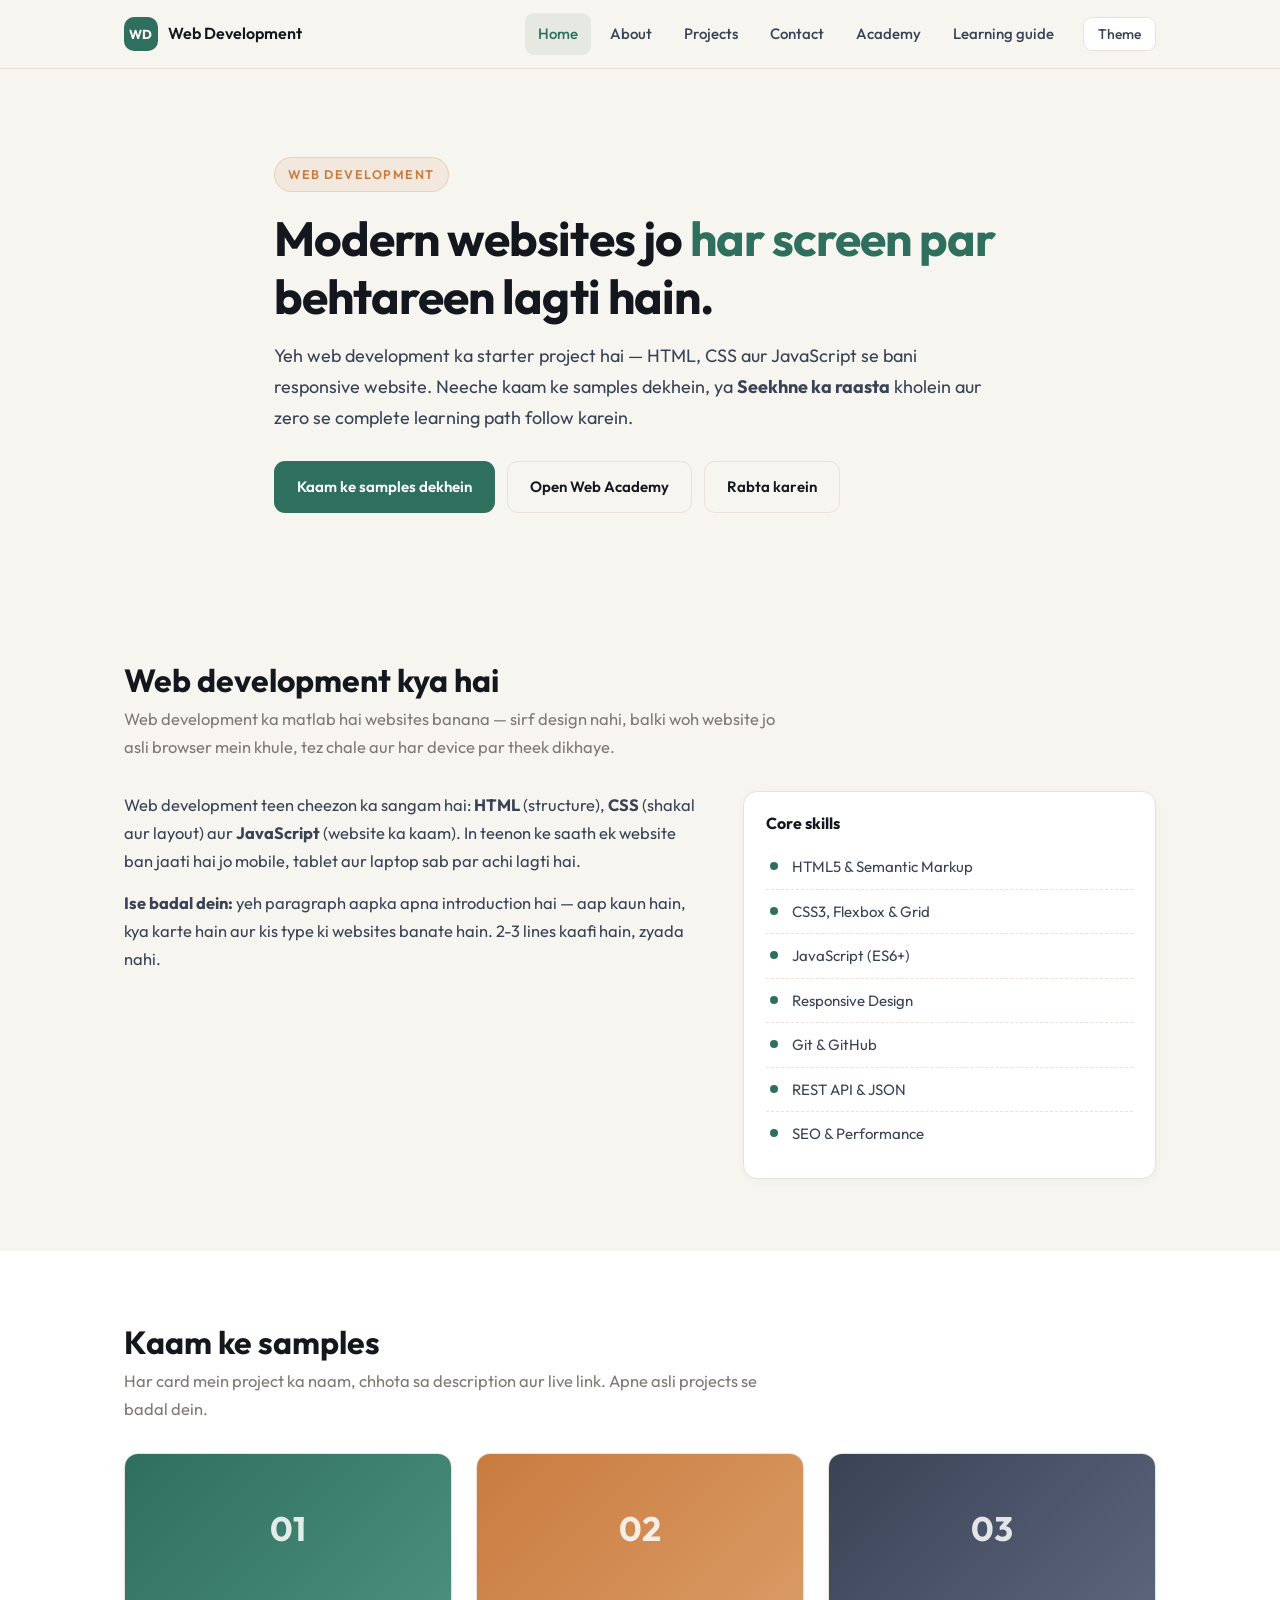
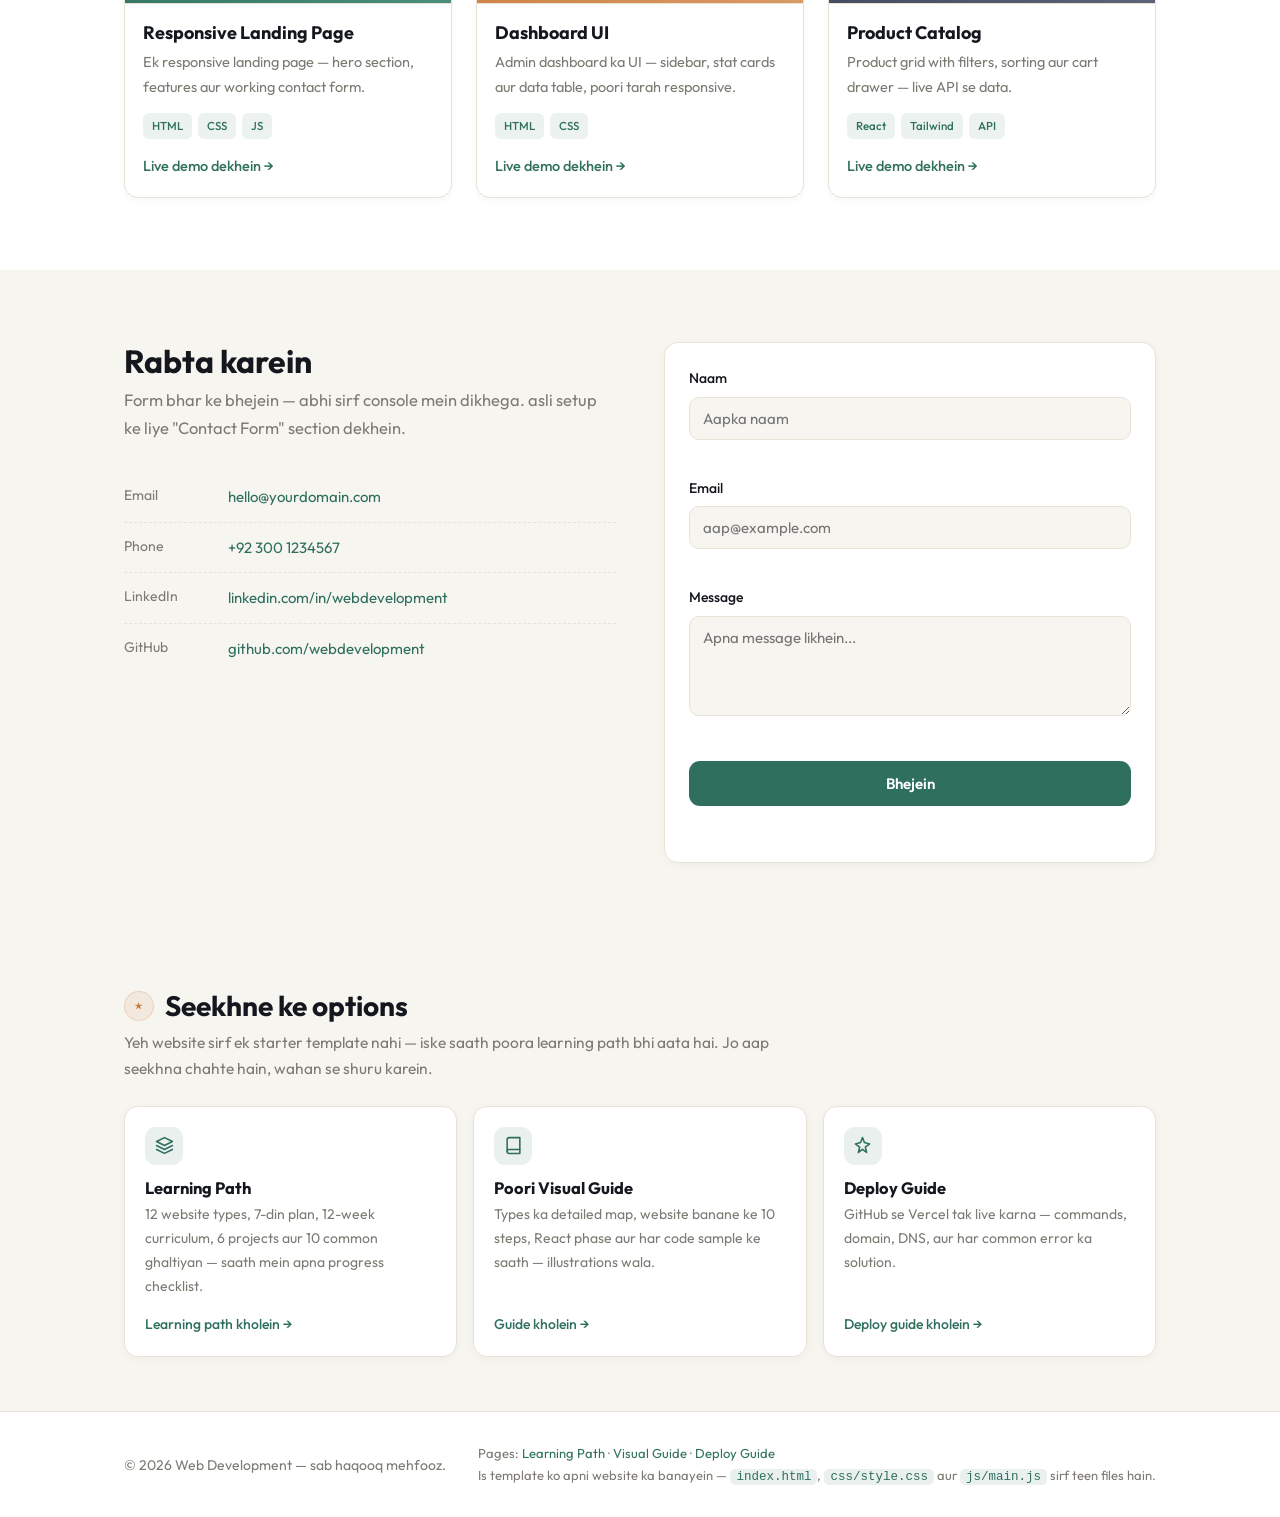
==== commit bd7dfe75: "Web Academy upgrade: 24-week curriculum dashboard, tracker, quiz and code preview" ====
--- a/index.html
+++ b/index.html
@@ -3,7 +3,11 @@
 <head>
   <meta charset="UTF-8">
   <meta name="viewport" content="width=device-width, initial-scale=1.0">
-  <meta name="description" content="Student portfolio starter — HTML, CSS aur JavaScript se bani pehli website.">
+  <meta name="description" content="Learn web development through a structured curriculum, hands-on projects and a practical learning path.">
+  <meta name="theme-color" content="#0b1020">
+  <meta property="og:title" content="Web Development Academy">
+  <meta property="og:description" content="A practical path from HTML basics to full-stack projects.">
+  <meta property="og:type" content="website">
   <title>Web Development — Website Banane Ka Complete Starter</title>
 
   <!-- CSS ko HTML se alag file mein rakha gaya hai (good practice) -->
@@ -36,7 +40,8 @@
         <a href="#about">About</a>
         <a href="#projects">Projects</a>
         <a href="#contact">Contact</a>
-        <a href="learning.html">Learning</a>
+        <a href="academy.html">Academy</a>
+        <a href="learning.html">Learning guide</a>
         <button class="theme-btn" id="themeBtn" title="Theme badlein">Theme</button>
       </nav>
 
@@ -57,7 +62,7 @@
         </p>
         <div class="hero-actions">
           <a href="#projects" class="btn btn-primary">Kaam ke samples dekhein</a>
-          <a href="learning.html" class="btn btn-outline">Seekhne ka raasta</a>
+          <a href="academy.html" class="btn btn-outline">Open Web Academy</a>
           <a href="#contact" class="btn btn-outline">Rabta karein</a>
         </div>
       </div>
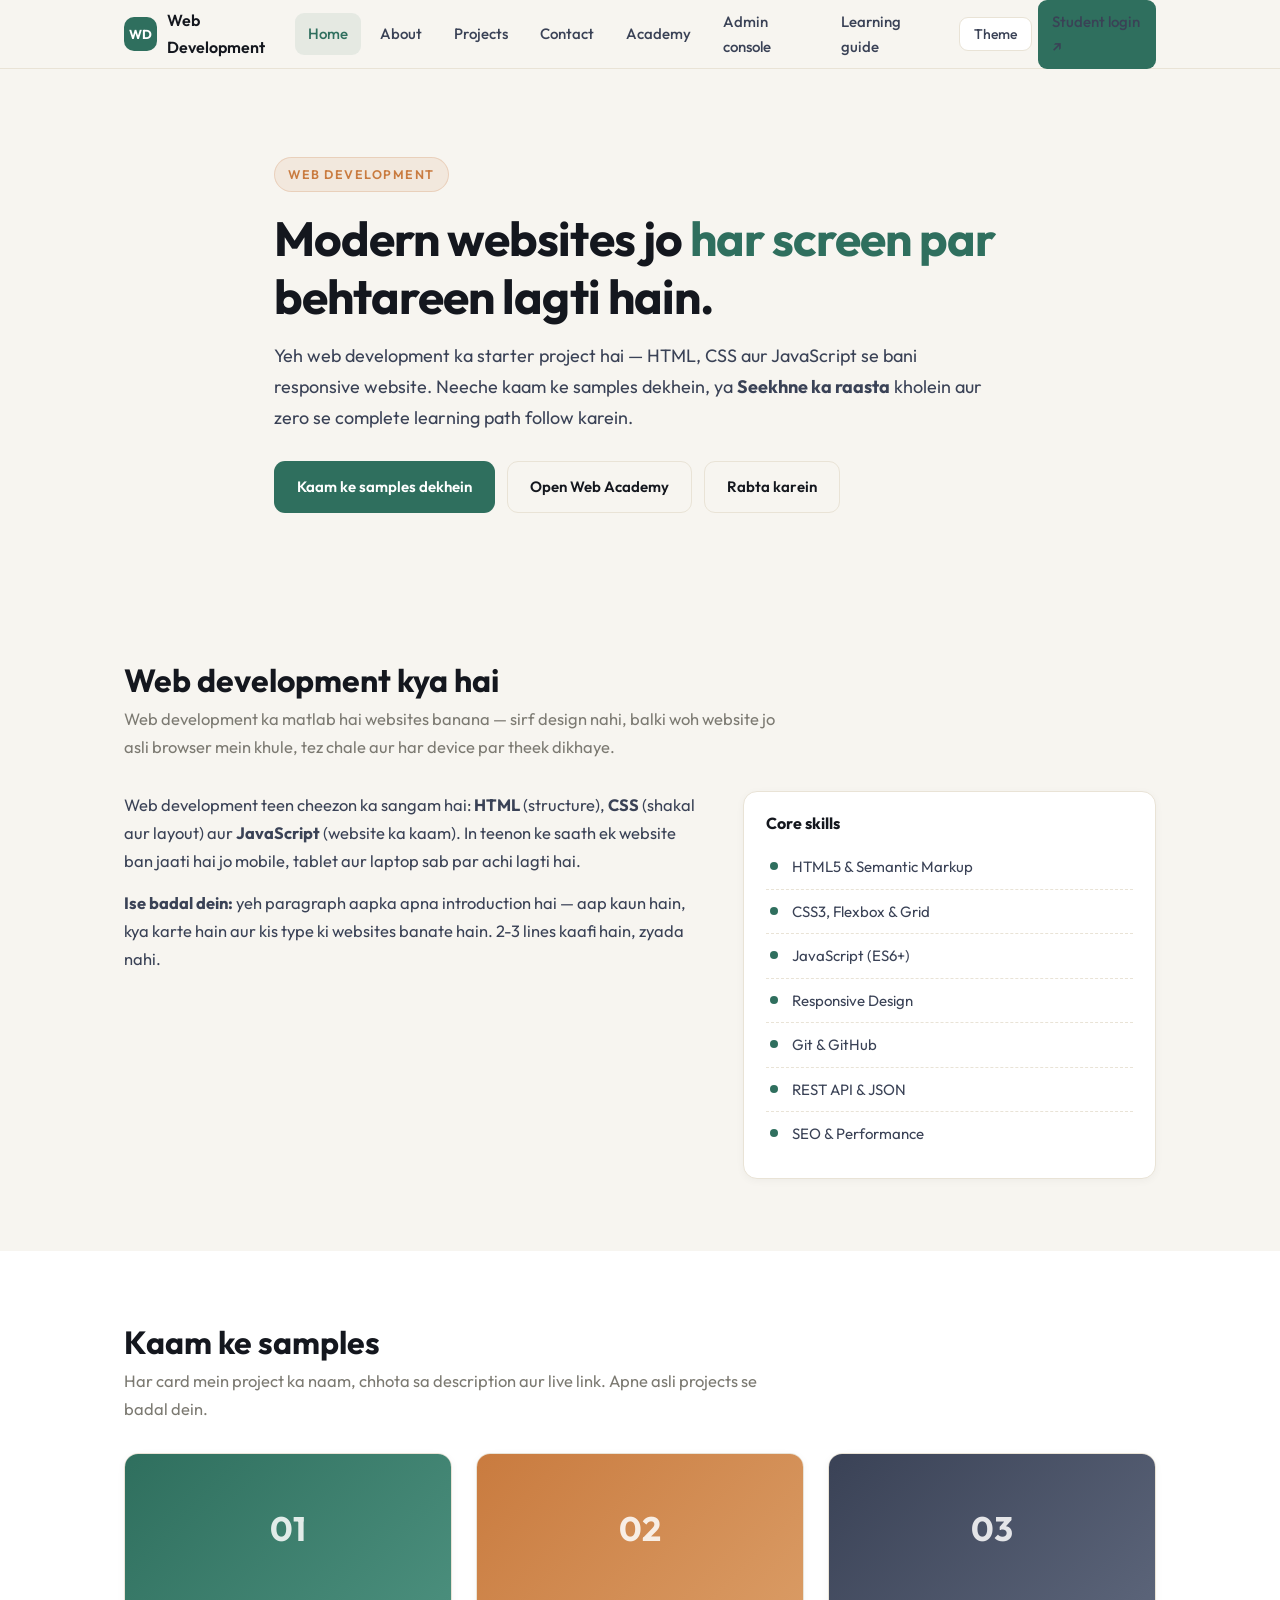
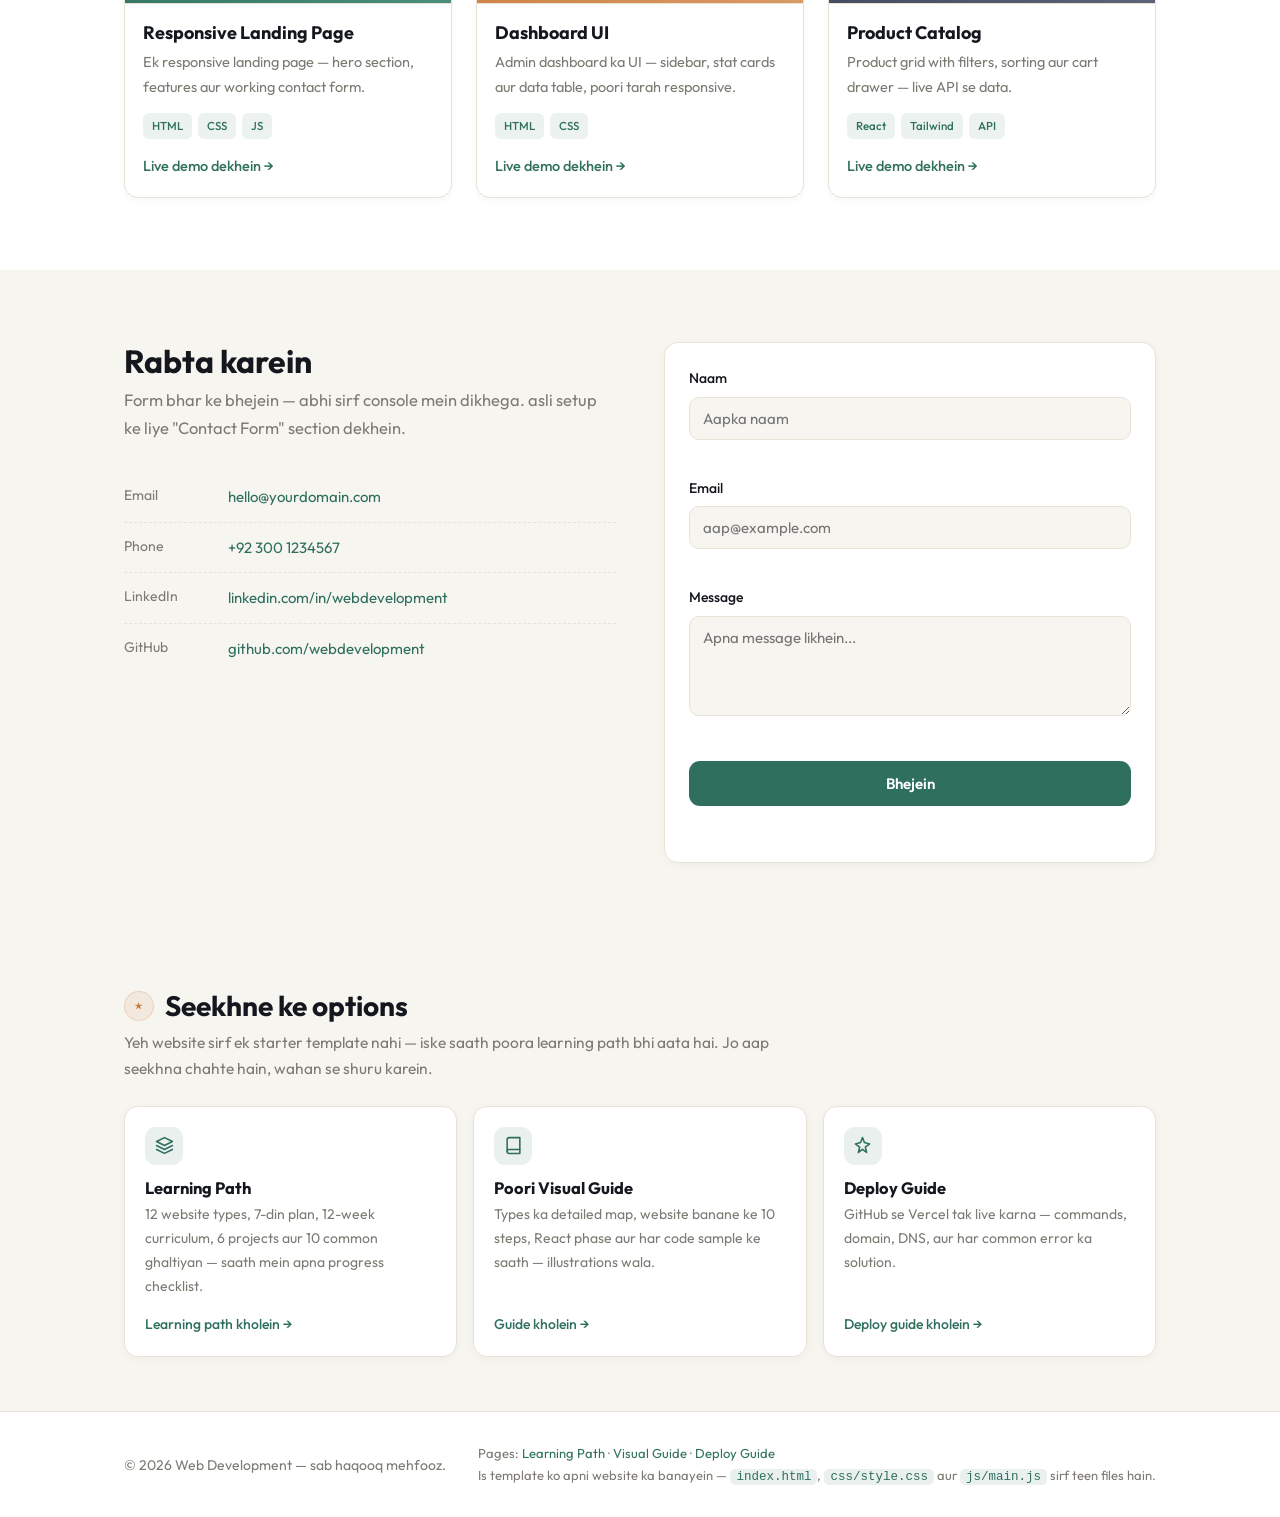
==== commit a55cd105: "Browser-only LMS: local accounts, admin console, student dashboard, 96 lessons" ====
--- a/index.html
+++ b/index.html
@@ -41,9 +41,11 @@
         <a href="#projects">Projects</a>
         <a href="#contact">Contact</a>
         <a href="academy.html">Academy</a>
+        <a href="admin.html">Admin console</a>
         <a href="learning.html">Learning guide</a>
         <button class="theme-btn" id="themeBtn" title="Theme badlein">Theme</button>
-      </nav>
+        <a href="login.html" class="btn btn-primary">Student login ↗</a>
+    </nav>
 
     </div>
   </header>
